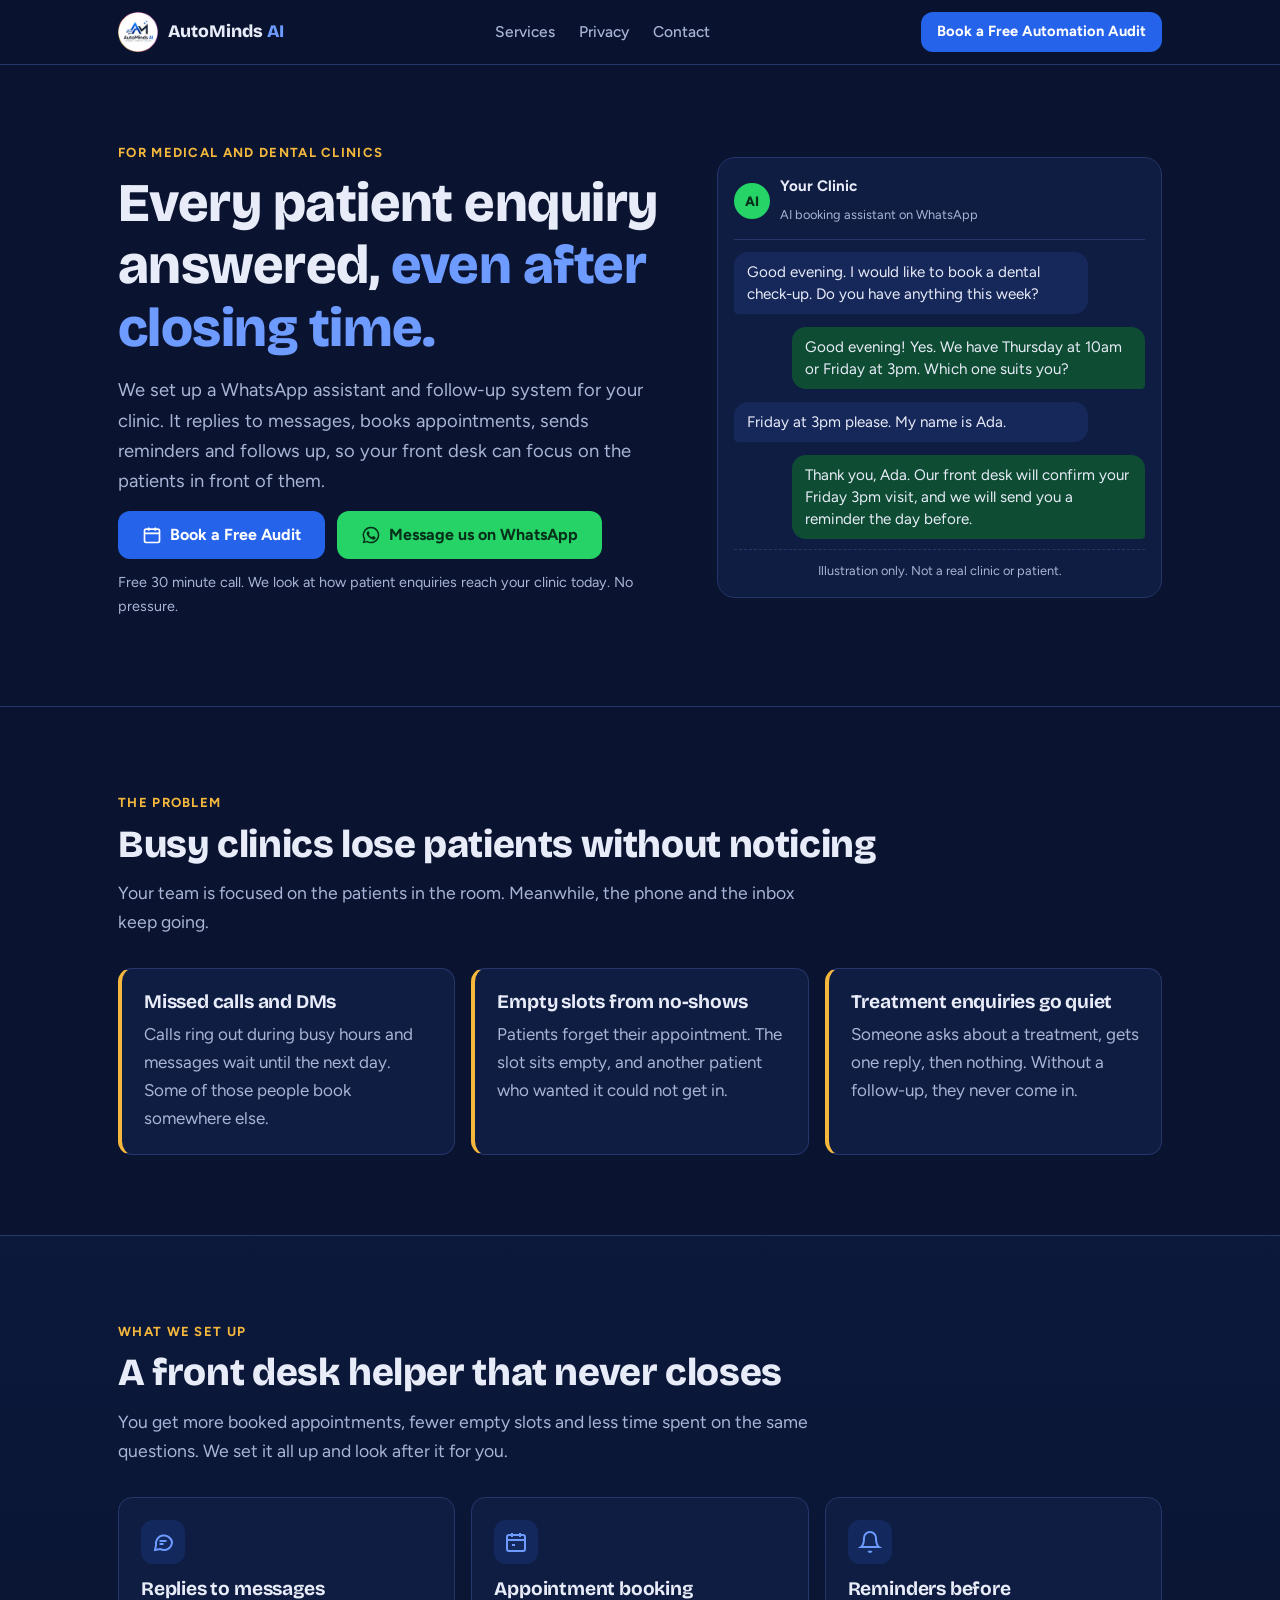
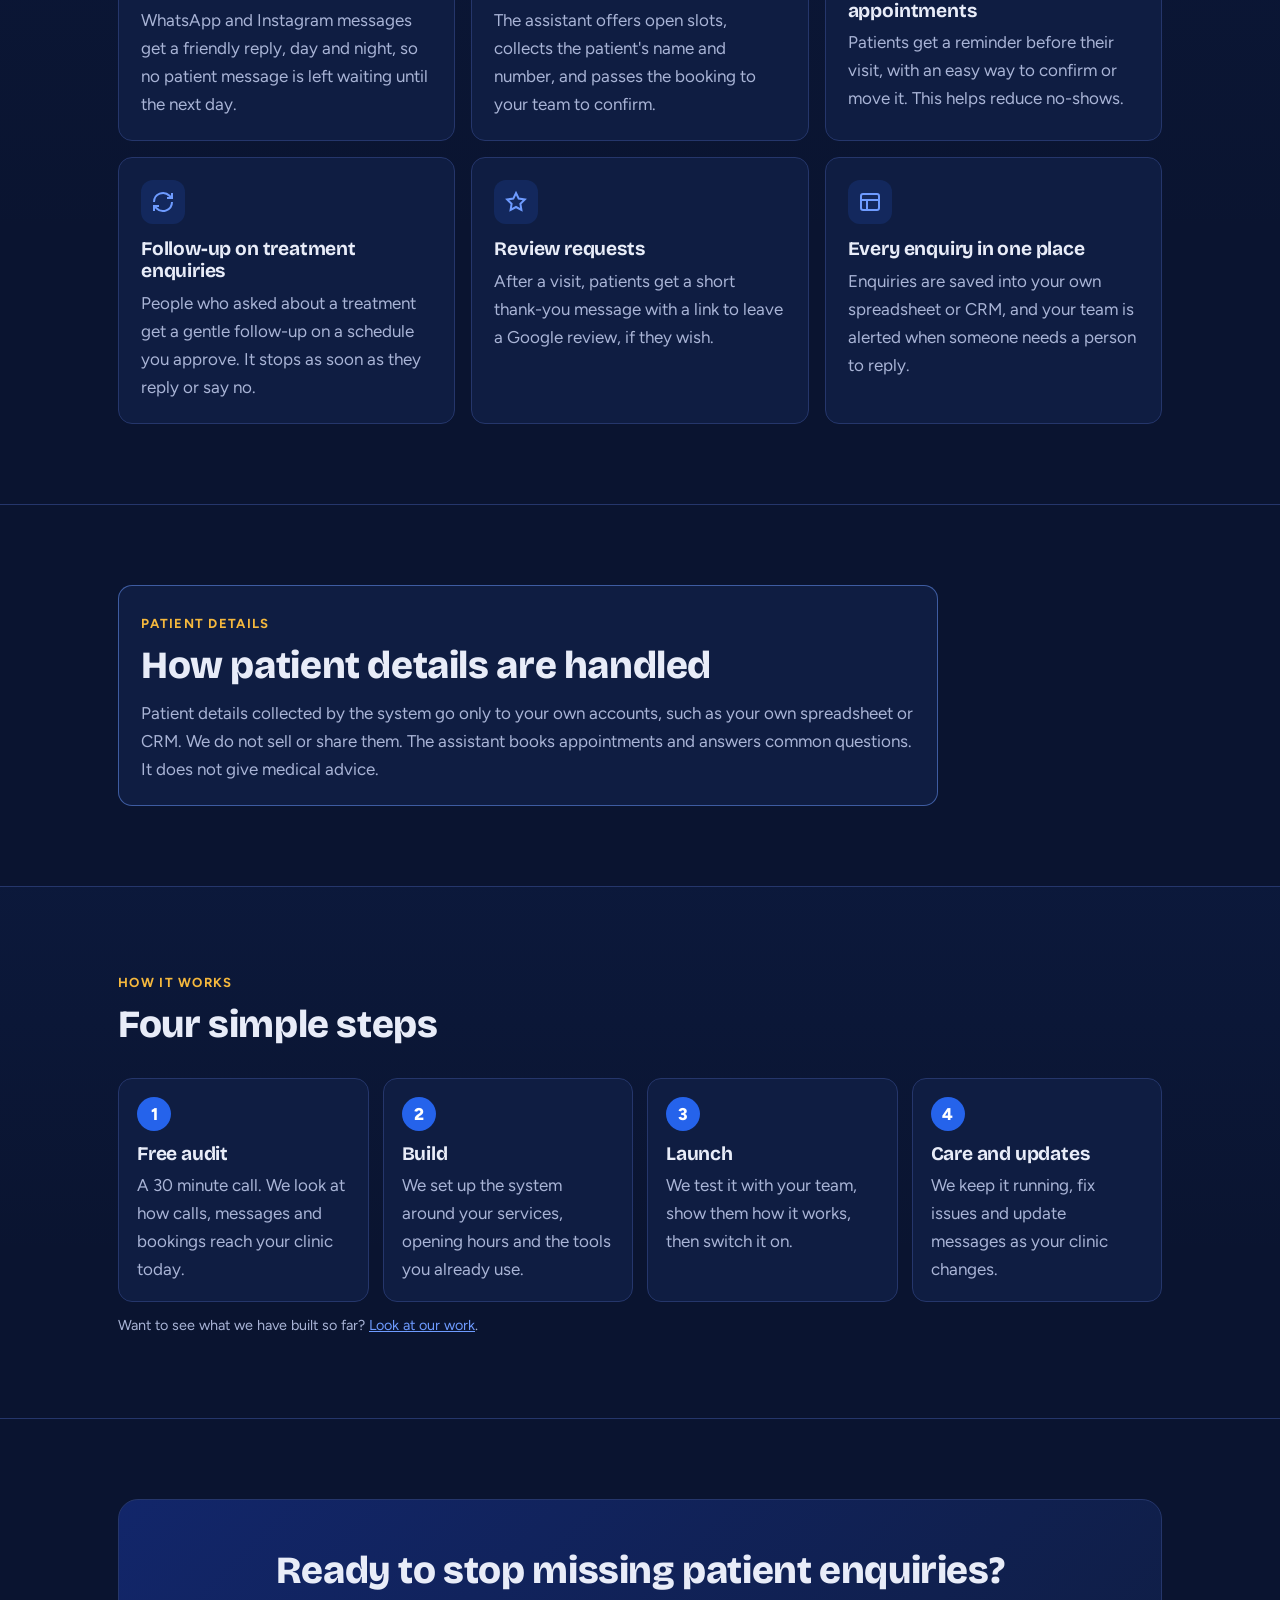
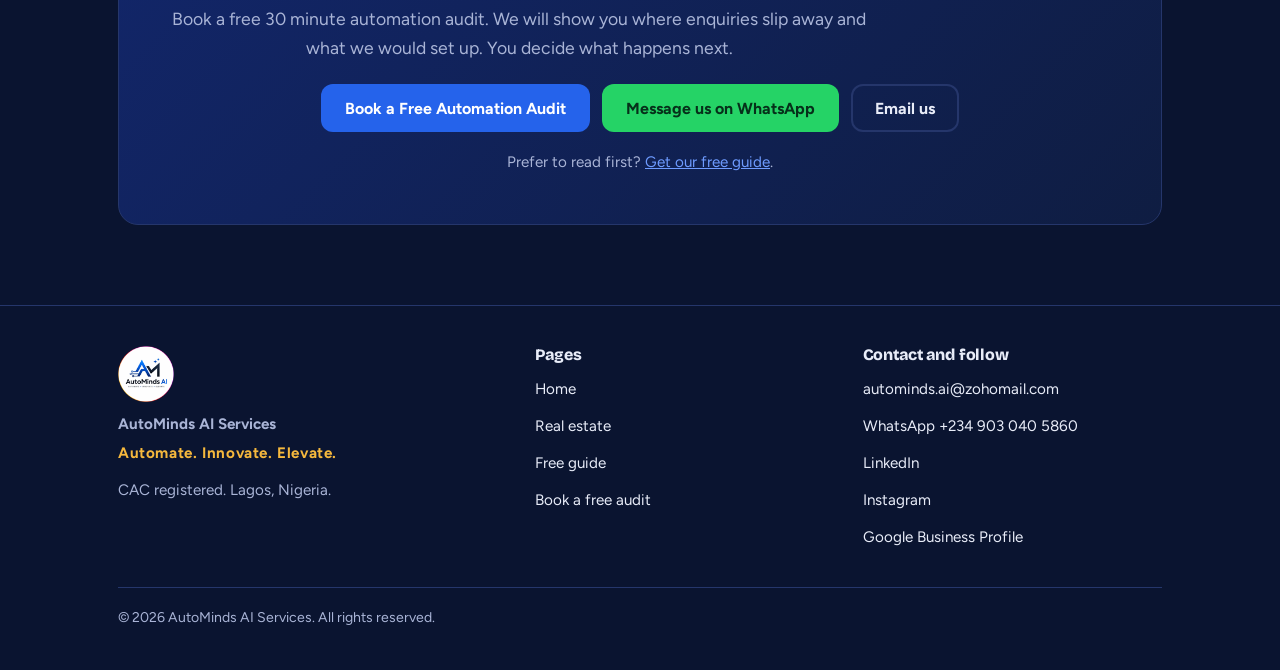
==== clinics.html @ 40ea7ee1 "Rebuild site around real estate and clinics lead generation - New home page focused on real estate a" ====
<!DOCTYPE html>
<html lang="en">
<head>
<meta charset="UTF-8">
<meta name="viewport" content="width=device-width, initial-scale=1">
<title>WhatsApp Booking and Reminders for Clinics | AutoMinds AI Services</title>
<meta name="description" content="AutoMinds AI sets up WhatsApp replies, appointment booking, reminders, follow-up and review requests for medical and dental clinics in Lagos and across Nigeria.">
<link rel="canonical" href="https://autominds-ai.github.io/clinics.html">
<meta name="theme-color" content="#0A1430">
<meta property="og:type" content="website">
<meta property="og:site_name" content="AutoMinds AI Services">
<meta property="og:url" content="https://autominds-ai.github.io/clinics.html">
<meta property="og:title" content="Every patient enquiry answered, even after closing time">
<meta property="og:description" content="WhatsApp replies, booking, reminders and follow-up for medical and dental clinics in Nigeria.">
<meta property="og:image" content="https://autominds-ai.github.io/assets/autominds-share.jpg">
<meta property="og:image:width" content="1200">
<meta property="og:image:height" content="630">
<meta name="twitter:card" content="summary_large_image">
<meta name="twitter:title" content="Every patient enquiry answered, even after closing time">
<meta name="twitter:description" content="WhatsApp replies, booking, reminders and follow-up for medical and dental clinics in Nigeria.">
<meta name="twitter:image" content="https://autominds-ai.github.io/assets/autominds-share.jpg">
<link rel="icon" type="image/png" href="favicon.png">
<link rel="apple-touch-icon" href="apple-touch-icon.png">
<link rel="preconnect" href="https://fonts.googleapis.com">
<link rel="preconnect" href="https://fonts.gstatic.com" crossorigin>
<link href="https://fonts.googleapis.com/css2?family=Bricolage+Grotesque:wght@700;800&family=Figtree:wght@400;500;600;700;800&display=swap" rel="stylesheet">
<link rel="stylesheet" href="styles.css">
</head>
<body>
<a class="skip-link" href="#main">Skip to content</a>

<!-- HEADER -->
<header class="site-header">
  <div class="wrap header-inner">
    <a class="brand" href="https://autominds-ai.github.io/" aria-label="AutoMinds AI home">
      <img src="assets/autominds-logo-96.png" alt="" width="40" height="40">
      <span>AutoMinds <b>AI</b></span>
    </a>
    <nav class="site-nav" aria-label="Main">
      <ul>
        <li><a href="#services">Services</a></li>
        <li><a href="#privacy">Privacy</a></li>
        <li><a href="#contact">Contact</a></li>
      </ul>
    </nav>
    <a class="btn btn-primary btn-sm header-cta" href="https://calendly.com/eriksammy79/30min" target="_blank" rel="noopener">
      <span class="long">Book a Free Automation Audit</span><span class="short">Free Audit</span>
    </a>
  </div>
</header>

<main id="main">

<!-- HERO -->
<section class="hero" aria-labelledby="hero-title">
  <div class="wrap hero-grid">
    <div>
      <span class="eyebrow">For medical and dental clinics</span>
      <h1 id="hero-title">Every patient enquiry answered, <span class="hl">even after closing time.</span></h1>
      <p class="sub">We set up a WhatsApp assistant and follow-up system for your clinic. It replies to messages, books appointments, sends reminders and follows up, so your front desk can focus on the patients in front of them.</p>
      <div class="btn-row">
        <a class="btn btn-primary" href="https://calendly.com/eriksammy79/30min" target="_blank" rel="noopener">
          <svg viewBox="0 0 24 24" fill="none" stroke="currentColor" stroke-width="2" aria-hidden="true"><rect x="3" y="5" width="18" height="16" rx="2"/><path d="M16 3v4M8 3v4M3 10h18"/></svg>
          Book a Free Audit
        </a>
        <a class="btn btn-wa" href="https://wa.me/2349030405860?text=Hi%20AutoMinds%20AI%2C%20I%20run%20a%20clinic%20and%20I%20would%20like%20a%20free%20automation%20audit.%20%28source%3A%20clinics%29" target="_blank" rel="noopener">
          <svg viewBox="0 0 24 24" fill="currentColor" aria-hidden="true"><path d="M12 2a10 10 0 0 0-8.6 15.1L2 22l5-1.3A10 10 0 1 0 12 2Zm0 18.2a8.2 8.2 0 0 1-4.2-1.1l-.3-.2-3 .8.8-2.9-.2-.3A8.2 8.2 0 1 1 12 20.2Zm4.5-6.1c-.2-.1-1.5-.7-1.7-.8-.2-.1-.4-.1-.6.1l-.8 1c-.1.2-.3.2-.5.1a6.7 6.7 0 0 1-3.3-2.9c-.3-.4.2-.4.7-1.4.1-.2 0-.3 0-.4l-.8-1.8c-.2-.5-.4-.4-.6-.4h-.5a1 1 0 0 0-.7.3 3 3 0 0 0-.9 2.2 5.2 5.2 0 0 0 1.1 2.8 11.9 11.9 0 0 0 4.6 4c1.7.7 2.3.8 3.2.6.5-.1 1.5-.6 1.7-1.2.2-.6.2-1.1.2-1.2-.1-.1-.2-.2-.5-.3Z"/></svg>
          Message us on WhatsApp
        </a>
      </div>
      <p class="note">Free 30 minute call. We look at how patient enquiries reach your clinic today. No pressure.</p>
    </div>

    <figure class="chat" aria-label="Illustration of a WhatsApp booking conversation">
      <div class="chat-top">
        <div class="chat-avatar" aria-hidden="true">AI</div>
        <div><strong>Your Clinic</strong><small>AI booking assistant on WhatsApp</small></div>
      </div>
      <p class="msg msg-in">Good evening. I would like to book a dental check-up. Do you have anything this week?</p>
      <p class="msg msg-out">Good evening! Yes. We have Thursday at 10am or Friday at 3pm. Which one suits you?</p>
      <p class="msg msg-in">Friday at 3pm please. My name is Ada.</p>
      <p class="msg msg-out">Thank you, Ada. Our front desk will confirm your Friday 3pm visit, and we will send you a reminder the day before.</p>
      <figcaption class="chat-label">Illustration only. Not a real clinic or patient.</figcaption>
    </figure>
  </div>
</section>

<!-- THE PROBLEM -->
<section class="section" aria-labelledby="problem-title">
  <div class="wrap">
    <div class="section-head">
      <span class="eyebrow">The problem</span>
      <h2 id="problem-title">Busy clinics lose patients without noticing</h2>
      <p class="lead">Your team is focused on the patients in the room. Meanwhile, the phone and the inbox keep going.</p>
    </div>
    <div class="grid grid-3">
      <article class="card card-pain">
        <h3>Missed calls and DMs</h3>
        <p>Calls ring out during busy hours and messages wait until the next day. Some of those people book somewhere else.</p>
      </article>
      <article class="card card-pain">
        <h3>Empty slots from no-shows</h3>
        <p>Patients forget their appointment. The slot sits empty, and another patient who wanted it could not get in.</p>
      </article>
      <article class="card card-pain">
        <h3>Treatment enquiries go quiet</h3>
        <p>Someone asks about a treatment, gets one reply, then nothing. Without a follow-up, they never come in.</p>
      </article>
    </div>
  </div>
</section>

<!-- WHAT WE SET UP -->
<section class="section section-alt" id="services" aria-labelledby="services-title">
  <div class="wrap">
    <div class="section-head">
      <span class="eyebrow">What we set up</span>
      <h2 id="services-title">A front desk helper that never closes</h2>
      <p class="lead">You get more booked appointments, fewer empty slots and less time spent on the same questions. We set it all up and look after it for you.</p>
    </div>
    <div class="grid grid-3">
      <article class="card">
        <div class="icon" aria-hidden="true"><svg viewBox="0 0 24 24" fill="none" stroke="currentColor" stroke-width="2"><path d="M21 12a8 8 0 0 1-11.6 7.1L4 20l1-4.8A8 8 0 1 1 21 12Z"/><path d="M8.5 11h7M8.5 14h4"/></svg></div>
        <h3>Replies to messages</h3>
        <p>WhatsApp and Instagram messages get a friendly reply, day and night, so no patient message is left waiting until the next day.</p>
      </article>
      <article class="card">
        <div class="icon" aria-hidden="true"><svg viewBox="0 0 24 24" fill="none" stroke="currentColor" stroke-width="2"><rect x="3" y="5" width="18" height="16" rx="2"/><path d="M16 3v4M8 3v4M3 10h18M8 15h3"/></svg></div>
        <h3>Appointment booking</h3>
        <p>The assistant offers open slots, collects the patient's name and number, and passes the booking to your team to confirm.</p>
      </article>
      <article class="card">
        <div class="icon" aria-hidden="true"><svg viewBox="0 0 24 24" fill="none" stroke="currentColor" stroke-width="2"><path d="M18 8a6 6 0 1 0-12 0c0 7-3 9-3 9h18s-3-2-3-9"/><path d="M13.7 21a2 2 0 0 1-3.4 0"/></svg></div>
        <h3>Reminders before appointments</h3>
        <p>Patients get a reminder before their visit, with an easy way to confirm or move it. This helps reduce no-shows.</p>
      </article>
      <article class="card">
        <div class="icon" aria-hidden="true"><svg viewBox="0 0 24 24" fill="none" stroke="currentColor" stroke-width="2"><path d="M3 12a9 9 0 0 1 15.5-6.2L21 8"/><path d="M21 3v5h-5"/><path d="M21 12a9 9 0 0 1-15.5 6.2L3 16"/><path d="M3 21v-5h5"/></svg></div>
        <h3>Follow-up on treatment enquiries</h3>
        <p>People who asked about a treatment get a gentle follow-up on a schedule you approve. It stops as soon as they reply or say no.</p>
      </article>
      <article class="card">
        <div class="icon" aria-hidden="true"><svg viewBox="0 0 24 24" fill="none" stroke="currentColor" stroke-width="2"><path d="m12 3 2.7 5.6 6.1.9-4.4 4.3 1 6.1L12 17l-5.4 2.9 1-6.1-4.4-4.3 6.1-.9Z"/></svg></div>
        <h3>Review requests</h3>
        <p>After a visit, patients get a short thank-you message with a link to leave a Google review, if they wish.</p>
      </article>
      <article class="card">
        <div class="icon" aria-hidden="true"><svg viewBox="0 0 24 24" fill="none" stroke="currentColor" stroke-width="2"><rect x="3" y="4" width="18" height="16" rx="2"/><path d="M3 10h18M9 10v10"/></svg></div>
        <h3>Every enquiry in one place</h3>
        <p>Enquiries are saved into your own spreadsheet or CRM, and your team is alerted when someone needs a person to reply.</p>
      </article>
    </div>
  </div>
</section>

<!-- PRIVACY -->
<section class="section" id="privacy" aria-labelledby="privacy-title">
  <div class="wrap">
    <div class="card card-main" style="max-width:820px">
      <span class="eyebrow">Patient details</span>
      <h2 id="privacy-title">How patient details are handled</h2>
      <p>Patient details collected by the system go only to your own accounts, such as your own spreadsheet or CRM. We do not sell or share them. The assistant books appointments and answers common questions. It does not give medical advice.</p>
    </div>
  </div>
</section>

<!-- HOW IT WORKS -->
<section class="section section-alt" aria-labelledby="how-title">
  <div class="wrap">
    <div class="section-head">
      <span class="eyebrow">How it works</span>
      <h2 id="how-title">Four simple steps</h2>
    </div>
    <ol class="steps steps-4">
      <li><h3>Free audit</h3><p>A 30 minute call. We look at how calls, messages and bookings reach your clinic today.</p></li>
      <li><h3>Build</h3><p>We set up the system around your services, opening hours and the tools you already use.</p></li>
      <li><h3>Launch</h3><p>We test it with your team, show them how it works, then switch it on.</p></li>
      <li><h3>Care and updates</h3><p>We keep it running, fix issues and update messages as your clinic changes.</p></li>
    </ol>
    <p class="note">Want to see what we have built so far? <a href="https://autominds-ai.github.io/#work">Look at our work</a>.</p>
  </div>
</section>

<!-- FINAL CALL TO ACTION -->
<section class="section" id="contact" aria-labelledby="contact-title">
  <div class="wrap">
    <div class="cta-box">
      <h2 id="contact-title">Ready to stop missing patient enquiries?</h2>
      <p class="lead">Book a free 30 minute automation audit. We will show you where enquiries slip away and what we would set up. You decide what happens next.</p>
      <div class="btn-row">
        <a class="btn btn-primary" href="https://calendly.com/eriksammy79/30min" target="_blank" rel="noopener">Book a Free Automation Audit</a>
        <a class="btn btn-wa" href="https://wa.me/2349030405860?text=Hi%20AutoMinds%20AI%2C%20I%20run%20a%20clinic%20and%20I%20would%20like%20a%20free%20automation%20audit.%20%28source%3A%20clinics%29" target="_blank" rel="noopener">Message us on WhatsApp</a>
        <a class="btn btn-ghost" href="mailto:autominds.ai@zohomail.com">Email us</a>
      </div>
      <p class="small-links">Prefer to read first? <a href="free-consultation.html?src=clinics&amp;biz=health">Get our free guide</a>.</p>
    </div>
  </div>
</section>
</main>

<!-- FOOTER -->
<footer class="site-footer">
  <div class="wrap">
    <div class="footer-grid">
      <div class="footer-brand">
        <img src="assets/autominds-logo-96.png" alt="AutoMinds AI logo" width="56" height="56" loading="lazy">
        <p><strong>AutoMinds AI Services</strong></p>
        <p class="tagline">Automate. Innovate. Elevate.</p>
        <p>CAC registered. Lagos, Nigeria.</p>
      </div>
      <div>
        <h2>Pages</h2>
        <ul>
          <li><a href="https://autominds-ai.github.io/">Home</a></li>
          <li><a href="real-estate.html">Real estate</a></li>
          <li><a href="free-consultation.html?src=clinics&amp;biz=health">Free guide</a></li>
          <li><a href="https://calendly.com/eriksammy79/30min" target="_blank" rel="noopener">Book a free audit</a></li>
        </ul>
      </div>
      <div>
        <h2>Contact and follow</h2>
        <ul>
          <li><a href="mailto:autominds.ai@zohomail.com">autominds.ai@zohomail.com</a></li>
          <li><a href="https://wa.me/2349030405860" target="_blank" rel="noopener">WhatsApp +234 903 040 5860</a></li>
          <li><a href="https://www.linkedin.com/company/autominds-ai-services/" target="_blank" rel="noopener">LinkedIn</a></li>
          <li><a href="https://www.instagram.com/aipreneuredge/" target="_blank" rel="noopener">Instagram</a></li>
          <li><a href="https://share.google/uqQYjSjUdoh8zCZvq" target="_blank" rel="noopener">Google Business Profile</a></li>
        </ul>
      </div>
    </div>
    <p class="footer-bottom">&copy; <span data-year>2026</span> AutoMinds AI Services. All rights reserved.</p>
  </div>
</footer>

<!-- Sticky WhatsApp button (phones) -->
<a class="wa-sticky" href="https://wa.me/2349030405860?text=Hi%20AutoMinds%20AI%2C%20I%20run%20a%20clinic%20and%20I%20would%20like%20a%20free%20automation%20audit.%20%28source%3A%20clinics%29" target="_blank" rel="noopener" aria-label="Chat with us on WhatsApp">
  <svg viewBox="0 0 24 24" fill="currentColor" aria-hidden="true"><path d="M12 2a10 10 0 0 0-8.6 15.1L2 22l5-1.3A10 10 0 1 0 12 2Zm0 18.2a8.2 8.2 0 0 1-4.2-1.1l-.3-.2-3 .8.8-2.9-.2-.3A8.2 8.2 0 1 1 12 20.2Zm4.5-6.1c-.2-.1-1.5-.7-1.7-.8-.2-.1-.4-.1-.6.1l-.8 1c-.1.2-.3.2-.5.1a6.7 6.7 0 0 1-3.3-2.9c-.3-.4.2-.4.7-1.4.1-.2 0-.3 0-.4l-.8-1.8c-.2-.5-.4-.4-.6-.4h-.5a1 1 0 0 0-.7.3 3 3 0 0 0-.9 2.2 5.2 5.2 0 0 0 1.1 2.8 11.9 11.9 0 0 0 4.6 4c1.7.7 2.3.8 3.2.6.5-.1 1.5-.6 1.7-1.2.2-.6.2-1.1.2-1.2-.1-.1-.2-.2-.5-.3Z"/></svg>
  WhatsApp
</a>

<script src="site.js" defer></script>
</body>
</html>
---- styles.css ----
/* AutoMinds AI Services: shared styles for every page.
   Mobile first. Edit the colour tokens below to change the whole site. */

:root {
  --navy: #0A1430;        /* page background */
  --navy-2: #0F1D42;      /* cards and panels */
  --navy-3: #16285A;      /* raised elements */
  --line: #25366B;        /* borders */
  --blue: #2563EB;        /* main buttons (white text passes contrast) */
  --blue-light: #6E9BFF;  /* links and highlights on navy */
  --gold: #F5B83D;        /* small accents only */
  --text: #E8ECF8;
  --muted: #A9B4D6;
  --wa: #25D366;          /* WhatsApp green */
  --wa-dark: #06301A;     /* text on WhatsApp green */
  --radius: 14px;
  --wrap: 1100px;
  --font-body: "Figtree", system-ui, -apple-system, "Segoe UI", sans-serif;
  --font-head: "Bricolage Grotesque", "Figtree", system-ui, sans-serif;
}

/* ---------- Base ---------- */
*, *::before, *::after { box-sizing: border-box; margin: 0; padding: 0; }
html { scroll-behavior: smooth; -webkit-text-size-adjust: 100%; }
body {
  background: var(--navy);
  color: var(--text);
  font-family: var(--font-body);
  font-size: 1.0625rem;
  line-height: 1.65;
  overflow-x: hidden;
}
img { display: block; max-width: 100%; height: auto; }
a { color: var(--blue-light); }
a:hover { color: #fff; }
h1, h2, h3 { font-family: var(--font-head); line-height: 1.15; letter-spacing: -0.01em; }
h1 { font-size: clamp(2.1rem, 6vw, 3.4rem); font-weight: 800; }
h2 { font-size: clamp(1.65rem, 4vw, 2.4rem); font-weight: 800; margin-bottom: 0.75rem; }
h3 { font-size: 1.2rem; font-weight: 700; margin-bottom: 0.4rem; }
p + p { margin-top: 0.8rem; }
ul { list-style: none; }
:focus-visible { outline: 3px solid var(--gold); outline-offset: 3px; border-radius: 4px; }
[hidden] { display: none !important; }

.skip-link {
  position: absolute; left: 12px; top: -60px; z-index: 200;
  background: var(--gold); color: #1A1000; padding: 10px 14px; border-radius: 8px;
  font-weight: 700; text-decoration: none;
}
.skip-link:focus { top: 12px; }

.wrap { max-width: var(--wrap); margin: 0 auto; padding: 0 16px; }
@media (min-width: 700px) { .wrap { padding: 0 28px; } }

.visually-hidden {
  position: absolute !important; width: 1px; height: 1px; overflow: hidden;
  clip: rect(0 0 0 0); white-space: nowrap;
}

/* ---------- Buttons ---------- */
.btn {
  display: inline-flex; align-items: center; justify-content: center; gap: 0.5rem;
  min-height: 48px; padding: 12px 22px;
  border-radius: 12px; border: 2px solid transparent;
  font-family: var(--font-body); font-size: 1rem; font-weight: 700;
  text-decoration: none; text-align: center; line-height: 1.2;
  cursor: pointer; transition: filter .2s, transform .2s, background .2s;
}
.btn:hover { filter: brightness(1.12); transform: translateY(-1px); }
.btn-primary { background: var(--blue); color: #fff; }
.btn-primary:hover { color: #fff; }
.btn-wa { background: var(--wa); color: var(--wa-dark); }
.btn-wa:hover { color: var(--wa-dark); }
.btn-ghost { border-color: var(--line); color: var(--text); background: transparent; }
.btn-ghost:hover { border-color: var(--blue-light); color: #fff; }
.btn-sm { min-height: 40px; padding: 8px 14px; font-size: 0.92rem; }
.btn svg { width: 20px; height: 20px; flex-shrink: 0; }
.btn-row { display: flex; flex-wrap: wrap; gap: 12px; }
@media (max-width: 559px) { .btn-row .btn { width: 100%; } }

/* ---------- Header ---------- */
.site-header {
  position: sticky; top: 0; z-index: 100;
  background: rgba(10, 20, 48, 0.94);
  border-bottom: 1px solid var(--line);
}
@supports (backdrop-filter: blur(8px)) {
  .site-header { background: rgba(10, 20, 48, 0.82); backdrop-filter: blur(12px); }
}
.header-inner {
  display: flex; align-items: center; justify-content: space-between; gap: 12px;
  min-height: 64px; flex-wrap: wrap;
}
.brand {
  display: inline-flex; align-items: center; gap: 10px;
  color: var(--text); text-decoration: none; font-family: var(--font-head);
  font-weight: 800; font-size: 1.1rem;
}
.brand img { width: 40px; height: 40px; }
.brand span b { color: var(--blue-light); font-weight: 800; }
.site-nav ul { display: flex; gap: 4px 20px; flex-wrap: wrap; }
.site-nav a {
  color: var(--muted); text-decoration: none; font-weight: 500; font-size: 0.97rem;
  padding: 6px 2px; display: inline-block;
}
.site-nav a:hover { color: #fff; }
/* Phone: logo + button on row one, links on row two */
@media (max-width: 799px) {
  .header-inner { padding-top: 8px; padding-bottom: 8px; }
  .site-nav { order: 3; width: 100%; border-top: 1px solid var(--line); padding-top: 4px; }
  .site-nav ul { justify-content: space-between; }
  .header-cta .long { display: none; }
}
@media (min-width: 800px) {
  .header-cta .short { display: none; }
}

/* ---------- Sections ---------- */
.section { padding: 56px 0; border-top: 1px solid var(--line); }
@media (min-width: 800px) { .section { padding: 80px 0; } }
.section-alt { background: linear-gradient(180deg, rgba(37,99,235,0.06), transparent 70%); }
.eyebrow {
  display: inline-block; color: var(--gold); font-weight: 700;
  font-size: 0.82rem; letter-spacing: 0.1em; text-transform: uppercase; margin-bottom: 0.5rem;
}
.lead { color: var(--muted); font-size: 1.1rem; max-width: 40em; }
.section-head { margin-bottom: 32px; }
.center { text-align: center; }
.center .lead { margin-left: auto; margin-right: auto; }
.note { color: var(--muted); font-size: 0.9rem; margin-top: 12px; }

/* ---------- Hero ---------- */
.hero { padding: 40px 0 56px; }
@media (min-width: 900px) { .hero { padding: 72px 0 88px; } }
.hero-grid { display: grid; gap: 36px; align-items: center; }
@media (min-width: 900px) { .hero-grid { grid-template-columns: 1.1fr 0.9fr; gap: 56px; } }
.hero h1 { margin-bottom: 16px; }
.hero h1 .hl { color: var(--blue-light); }
.hero .sub { color: var(--muted); font-size: 1.15rem; max-width: 34em; margin-bottom: 14px; }
.proof-line {
  display: flex; align-items: flex-start; gap: 8px;
  color: var(--text); font-size: 0.97rem; margin-bottom: 24px;
}
.proof-line::before {
  content: ""; flex-shrink: 0; width: 10px; height: 10px; margin-top: 0.5em;
  border-radius: 50%; background: var(--gold);
}

/* ---------- Example chat ---------- */
.chat {
  background: var(--navy-2); border: 1px solid var(--line); border-radius: 18px;
  padding: 16px; max-width: 460px; width: 100%; margin: 0 auto;
}
.chat-top {
  display: flex; align-items: center; gap: 10px; padding-bottom: 12px; margin-bottom: 12px;
  border-bottom: 1px solid var(--line);
}
.chat-avatar {
  width: 36px; height: 36px; border-radius: 50%; background: var(--wa);
  display: grid; place-items: center; color: var(--wa-dark); font-weight: 800; font-size: 0.85rem;
}
.chat-top strong { display: block; font-size: 0.95rem; }
.chat-top small { color: var(--muted); font-size: 0.8rem; }
.msg {
  max-width: 86%; padding: 9px 13px; border-radius: 14px; margin-bottom: 8px;
  font-size: 0.95rem; line-height: 1.45;
}
.msg time { display: block; font-size: 0.72rem; color: var(--muted); margin-top: 2px; text-align: right; }
.msg-in { background: var(--navy-3); border-bottom-left-radius: 4px; }
.msg-out { background: #0E4D33; margin-left: auto; border-bottom-right-radius: 4px; }
.msg-out time { color: #A7D9BF; }
.chat-label {
  color: var(--muted); font-size: 0.8rem; text-align: center; margin-top: 10px;
  border-top: 1px dashed var(--line); padding-top: 10px;
}

/* ---------- Cards and grids ---------- */
.grid { display: grid; gap: 16px; }
@media (min-width: 700px) { .grid-2 { grid-template-columns: repeat(2, 1fr); } }
@media (min-width: 900px) { .grid-3 { grid-template-columns: repeat(3, 1fr); } }
@media (min-width: 700px) and (max-width: 899px) { .grid-3 { grid-template-columns: repeat(2, 1fr); } }
.card {
  background: var(--navy-2); border: 1px solid var(--line); border-radius: var(--radius);
  padding: 22px;
}
.card p { color: var(--muted); }
.card .icon {
  width: 44px; height: 44px; border-radius: 12px; margin-bottom: 14px;
  display: grid; place-items: center; background: rgba(37,99,235,0.16); color: var(--blue-light);
}
.card .icon svg { width: 24px; height: 24px; }
.card-pain { border-left: 4px solid var(--gold); }
.card ul.ticks { margin-top: 12px; }

.ticks li { position: relative; padding-left: 26px; margin-top: 8px; color: var(--muted); }
.ticks li::before {
  content: ""; position: absolute; left: 2px; top: 0.45em; width: 14px; height: 8px;
  border-left: 2.5px solid var(--wa); border-bottom: 2.5px solid var(--wa); transform: rotate(-45deg);
}

/* ---------- Our work ---------- */
.work-card { display: flex; flex-direction: column; gap: 10px; }
.status {
  align-self: flex-start; font-size: 0.78rem; font-weight: 700; letter-spacing: 0.03em;
  padding: 4px 10px; border-radius: 999px; border: 1px solid;
}
.status-live { color: #7EE2A8; border-color: rgba(126,226,168,0.4); background: rgba(37,211,102,0.08); }
.status-progress { color: var(--gold); border-color: rgba(245,184,61,0.45); background: rgba(245,184,61,0.08); }
.work-card dl { display: grid; gap: 6px; }
.work-card dt { font-weight: 700; font-size: 0.85rem; color: var(--text); }
.work-card dd { color: var(--muted); font-size: 0.97rem; }
.flow { display: flex; flex-wrap: wrap; align-items: center; gap: 6px; margin-top: auto; padding-top: 8px; }
.flow span {
  font-size: 0.8rem; padding: 4px 9px; border-radius: 8px;
  background: var(--navy-3); border: 1px solid var(--line); color: var(--text);
}
.flow i { font-style: normal; color: var(--blue-light); font-size: 0.85rem; }
.capabilities { margin-top: 24px; color: var(--muted); }
.capabilities strong { color: var(--text); }

/* ---------- Steps ---------- */
.steps { display: grid; gap: 14px; counter-reset: step; list-style: none; }
@media (min-width: 800px) { .steps-4 { grid-template-columns: repeat(4, 1fr); } }
.steps > li {
  counter-increment: step; position: relative;
  background: var(--navy-2); border: 1px solid var(--line); border-radius: var(--radius);
  padding: 20px 18px 18px 64px;
}
@media (min-width: 800px) { .steps-4 > li { padding: 64px 18px 18px; } }
.steps > li::before {
  content: counter(step); position: absolute; left: 18px; top: 18px;
  width: 34px; height: 34px; border-radius: 50%;
  background: var(--blue); color: #fff; font-weight: 800; display: grid; place-items: center;
}
.steps > li p { color: var(--muted); }

/* ---------- Who it is for ---------- */
.audience { display: grid; gap: 16px; }
@media (min-width: 800px) { .audience { grid-template-columns: 1.4fr 1fr; } }
.audience .card { display: flex; flex-direction: column; gap: 10px; }
.audience .card .btn { margin-top: auto; align-self: flex-start; }
.card-main { border-color: rgba(110,155,255,0.5); }

/* ---------- Demo (hidden until DEMO_WA_LINK is set in site.js) ---------- */
.demo-box {
  display: grid; gap: 18px; align-items: center;
  background: var(--navy-2); border: 1px solid rgba(37,211,102,0.4); border-radius: 18px; padding: 24px;
}
@media (min-width: 800px) { .demo-box { grid-template-columns: 1.4fr auto; padding: 32px; } }
.demo-tag {
  display: inline-block; font-size: 0.78rem; font-weight: 800; letter-spacing: 0.08em;
  color: var(--wa-dark); background: var(--wa); padding: 3px 10px; border-radius: 6px; margin-bottom: 10px;
}
.demo-box p { color: var(--muted); }

/* ---------- Founder ---------- */
.founder { display: grid; gap: 28px; align-items: center; }
@media (min-width: 800px) { .founder { grid-template-columns: 260px 1fr; gap: 48px; } }
.founder-photo {
  width: 200px; height: 200px; border-radius: 50%; object-fit: cover; margin: 0 auto;
  border: 3px solid var(--blue); background: #000;
}
@media (min-width: 800px) { .founder-photo { width: 260px; height: 260px; } }
.founder p { color: var(--muted); }
.facts { display: flex; flex-wrap: wrap; gap: 8px; margin-top: 16px; }
.facts li {
  font-size: 0.88rem; padding: 6px 12px; border-radius: 999px;
  background: var(--navy-2); border: 1px solid var(--line); color: var(--text);
}

/* ---------- Final call to action + contact ---------- */
.cta-box {
  background: linear-gradient(135deg, #12266A, var(--navy-2));
  border: 1px solid var(--line); border-radius: 20px; padding: 28px 20px; text-align: center;
}
@media (min-width: 700px) { .cta-box { padding: 48px; } }
.cta-box .btn-row { justify-content: center; margin-top: 22px; }
.cta-box .small-links { margin-top: 18px; color: var(--muted); font-size: 0.95rem; }

.contact-grid { display: grid; gap: 28px; margin-top: 40px; }
@media (min-width: 800px) { .contact-grid { grid-template-columns: 1fr 1fr; gap: 48px; } }
.contact-list li { margin-bottom: 10px; }
.contact-list a { display: inline-flex; align-items: center; gap: 10px; text-decoration: none; color: var(--text); min-height: 44px; }
.contact-list a:hover { color: var(--blue-light); }
.contact-list svg { width: 20px; height: 20px; color: var(--blue-light); flex-shrink: 0; }

/* ---------- Forms ---------- */
.form { display: grid; gap: 16px; }
.form-card {
  background: var(--navy-2); border: 1px solid var(--line); border-radius: 18px; padding: 22px;
}
@media (min-width: 700px) { .form-card { padding: 32px; } }
.field label { display: block; font-weight: 600; font-size: 0.95rem; margin-bottom: 6px; }
.field input, .field select, .field textarea {
  width: 100%; min-height: 48px; padding: 12px 14px;
  background: var(--navy); color: var(--text);
  border: 1px solid var(--line); border-radius: 10px;
  font: inherit; font-size: 1rem;
}
.field textarea { resize: vertical; min-height: 110px; }
.field input::placeholder, .field textarea::placeholder { color: #7682A8; }
.field input:focus, .field select:focus, .field textarea:focus {
  outline: none; border-color: var(--blue-light); box-shadow: 0 0 0 3px rgba(110,155,255,0.3);
}
.field select option { background: var(--navy-2); color: var(--text); }
.form-note { color: var(--muted); font-size: 0.88rem; }

/* ---------- Calculator (real estate page) ---------- */
.calc { max-width: 640px; }
.calc .result {
  margin-top: 8px; padding: 14px; border-radius: 10px; background: var(--navy);
  border-left: 4px solid var(--gold); min-height: 3.2em;
}
.calc .result strong { color: var(--gold); font-size: 1.25rem; }

/* ---------- Free guide page (free-consultation.html) ----------
   The form markup on that page is kept exactly as it was, so these rules
   style its original class names. Do not rename the classes in the HTML. */
.guide-form-section { --light-purple: var(--blue-light); --slate: var(--muted); }
.guide-form-section .form-card { max-width: 620px; margin: 0 auto; }
.guide-form-section .form-group { margin-bottom: 18px; }
.guide-form-section label {
  display: block; font-weight: 700; font-size: 0.88rem; letter-spacing: 0.04em;
  color: var(--text); margin-bottom: 6px;
}
.guide-form-section input,
.guide-form-section select {
  width: 100%; min-height: 50px; padding: 12px 14px;
  background: var(--navy); color: var(--text);
  border: 1px solid var(--line); border-radius: 10px;
  font: inherit; font-size: 1rem;
}
.guide-form-section input::placeholder { color: #7682A8; }
.guide-form-section input:focus,
.guide-form-section select:focus {
  outline: none; border-color: var(--blue-light); box-shadow: 0 0 0 3px rgba(110,155,255,0.3);
}
.guide-form-section select option { background: var(--navy-2); color: var(--text); }
.submit-btn {
  width: 100%; min-height: 56px; margin-top: 6px; padding: 14px 18px;
  background: var(--blue); color: #fff; border: 0; border-radius: 12px;
  font-family: var(--font-body); font-size: 1.08rem; font-weight: 800; cursor: pointer;
  transition: filter .2s, transform .2s;
}
.submit-btn:hover { filter: brightness(1.12); transform: translateY(-1px); }
.form-privacy { text-align: center; color: var(--muted); font-size: 0.9rem; margin-top: 14px; }
.success-state { display: none; text-align: center; padding: 8px 0; }  /* shown by the page script after submit */
.success-icon { font-size: 3rem; margin-bottom: 10px; }
.success-title { font-family: var(--font-head); font-size: 1.6rem; font-weight: 800; color: #7EE2A8; margin-bottom: 12px; }
.success-sub { color: var(--muted); margin-bottom: 22px; text-align: left; }
.download-btn {
  display: inline-flex; align-items: center; justify-content: center; gap: 8px;
  min-height: 52px; padding: 14px 26px; border-radius: 12px;
  background: var(--wa); color: var(--wa-dark); font-weight: 800; text-decoration: none;
}
.download-btn:hover { color: var(--wa-dark); filter: brightness(1.08); }
.guide-cover {
  background: linear-gradient(160deg, #12266A, var(--navy-2));
  border: 1px solid var(--line); border-top: 4px solid var(--blue); border-radius: 18px; padding: 24px;
}
.guide-cover .kicker { color: var(--gold); font-weight: 800; font-size: 0.8rem; letter-spacing: 0.1em; text-transform: uppercase; }
.guide-cover h3 { font-size: 1.5rem; margin: 6px 0 4px; }
.guide-cover ol { list-style: none; counter-reset: task; display: grid; gap: 8px; margin-top: 16px; }
.guide-cover ol li {
  counter-increment: task; display: flex; align-items: center; gap: 10px;
  background: rgba(255,255,255,0.04); border-radius: 10px; padding: 10px 12px;
}
.guide-cover ol li::before {
  content: counter(task); flex-shrink: 0; width: 26px; height: 26px; border-radius: 8px;
  background: var(--blue); color: #fff; font-weight: 800; font-size: 0.85rem; display: grid; place-items: center;
}

/* ---------- Footer ---------- */
.site-footer { border-top: 1px solid var(--line); padding: 40px 0 96px; color: var(--muted); font-size: 0.95rem; }
@media (min-width: 800px) { .site-footer { padding-bottom: 40px; } }
.footer-grid { display: grid; gap: 28px; }
@media (min-width: 800px) { .footer-grid { grid-template-columns: 1.3fr 1fr 1fr; } }
.footer-brand img { width: 56px; height: 56px; margin-bottom: 10px; }
.tagline { color: var(--gold); font-weight: 700; letter-spacing: 0.04em; margin-top: 4px; }
.site-footer h2 { font-size: 1rem; margin-bottom: 10px; color: var(--text); }
.site-footer li { margin-bottom: 6px; }
.site-footer a { color: var(--text); text-decoration: none; display: inline-block; padding: 3px 0; }
.site-footer a:hover { color: var(--blue-light); text-decoration: underline; }
.footer-bottom { margin-top: 28px; padding-top: 18px; border-top: 1px solid var(--line); font-size: 0.88rem; }

/* ---------- Sticky WhatsApp button (phones only) ---------- */
.wa-sticky {
  position: fixed; right: 16px; bottom: 16px; z-index: 90;
  display: inline-flex; align-items: center; gap: 8px;
  min-height: 52px; padding: 12px 18px; border-radius: 999px;
  background: var(--wa); color: var(--wa-dark); font-weight: 800; text-decoration: none;
  box-shadow: 0 8px 24px rgba(0,0,0,0.35);
}
.wa-sticky:hover { color: var(--wa-dark); }
.wa-sticky svg { width: 22px; height: 22px; }
@media (min-width: 800px) { .wa-sticky { display: none; } }

/* ---------- Motion ---------- */
@media (prefers-reduced-motion: reduce) {
  html { scroll-behavior: auto; }
  *, *::before, *::after { transition: none !important; animation: none !important; }
}
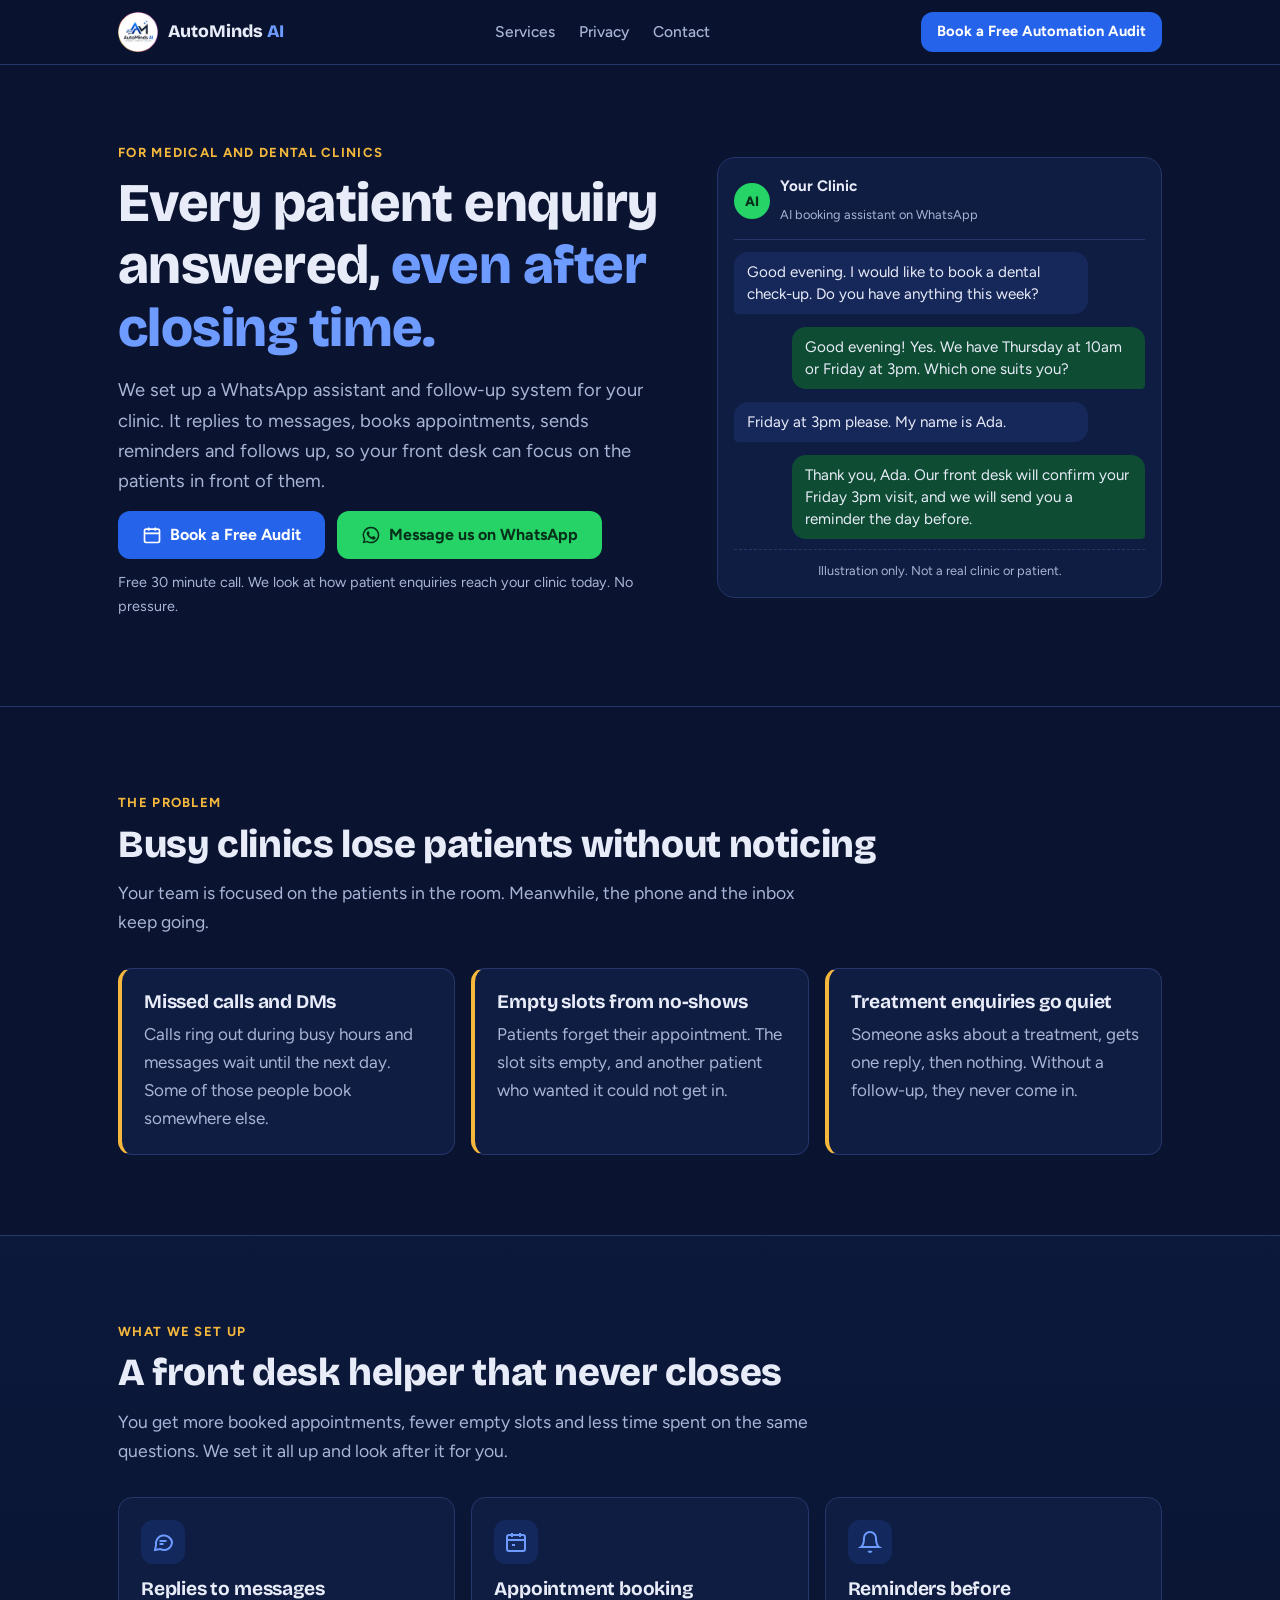
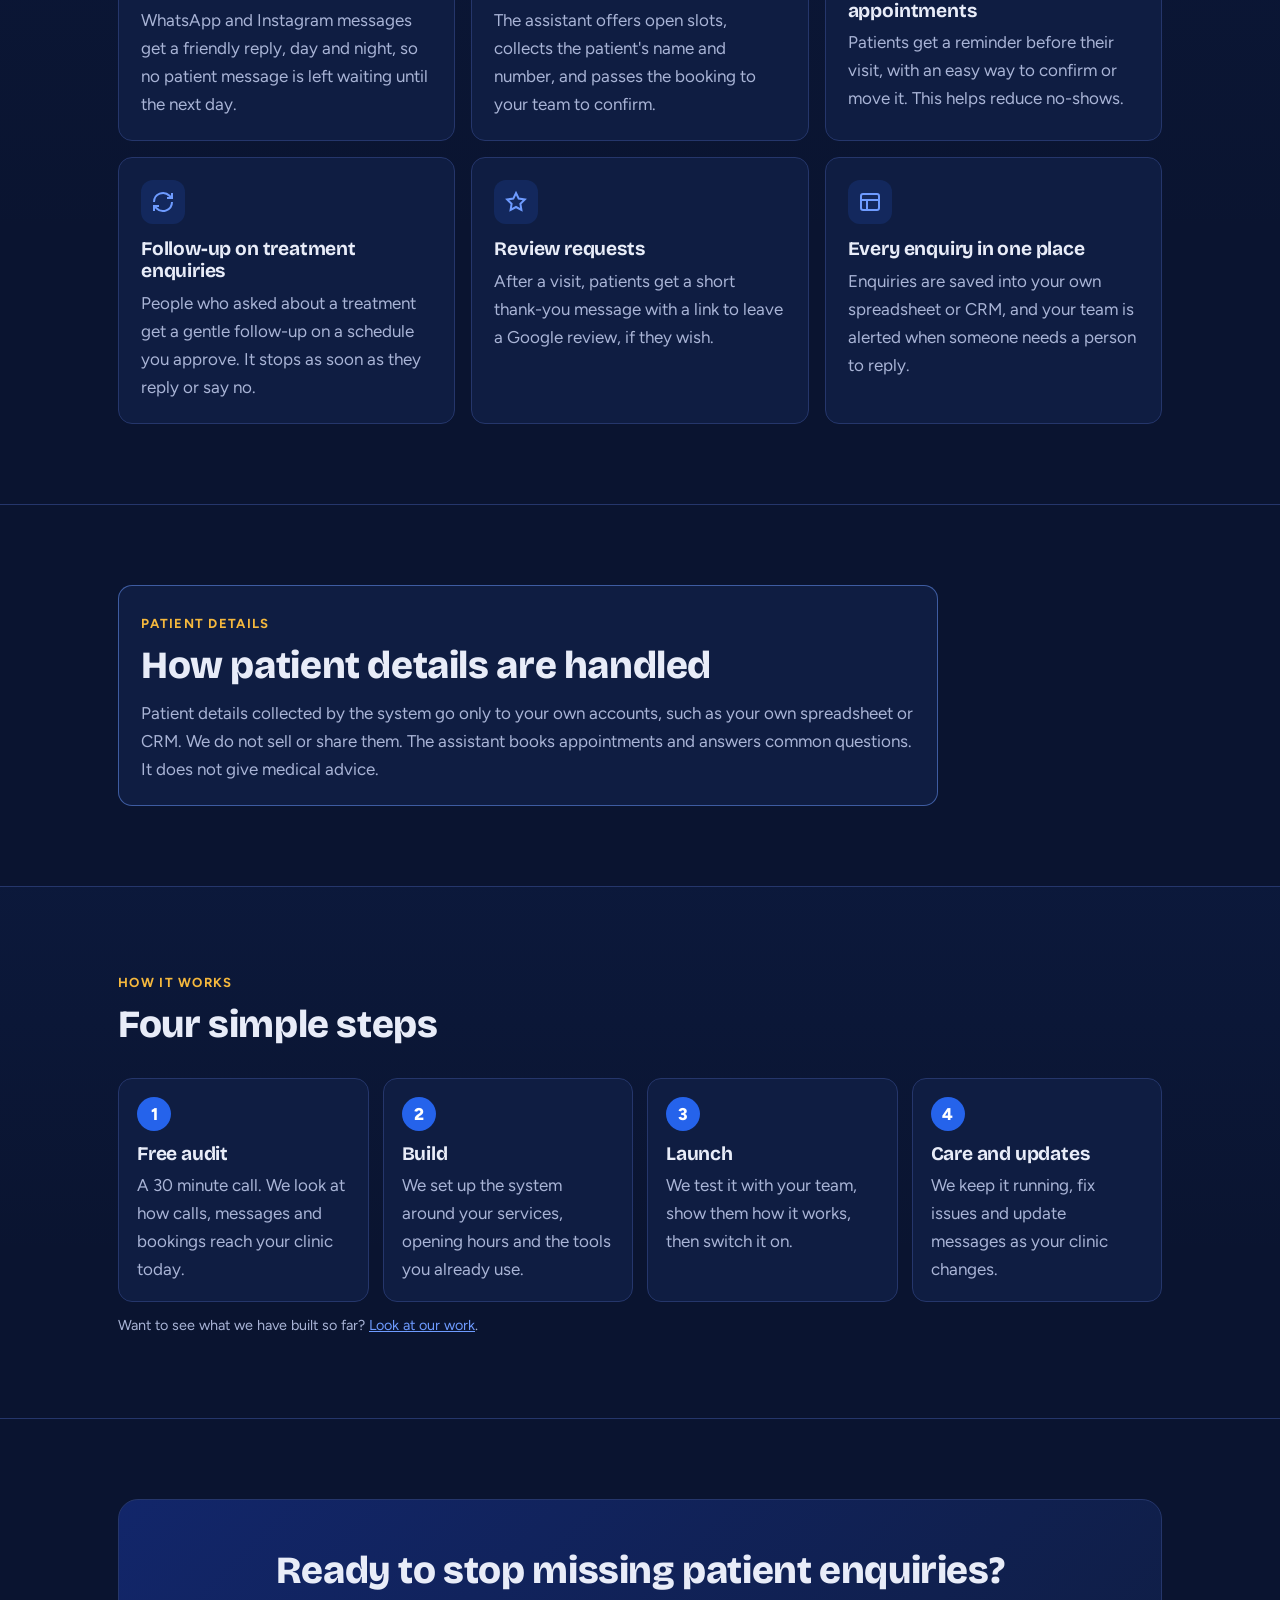
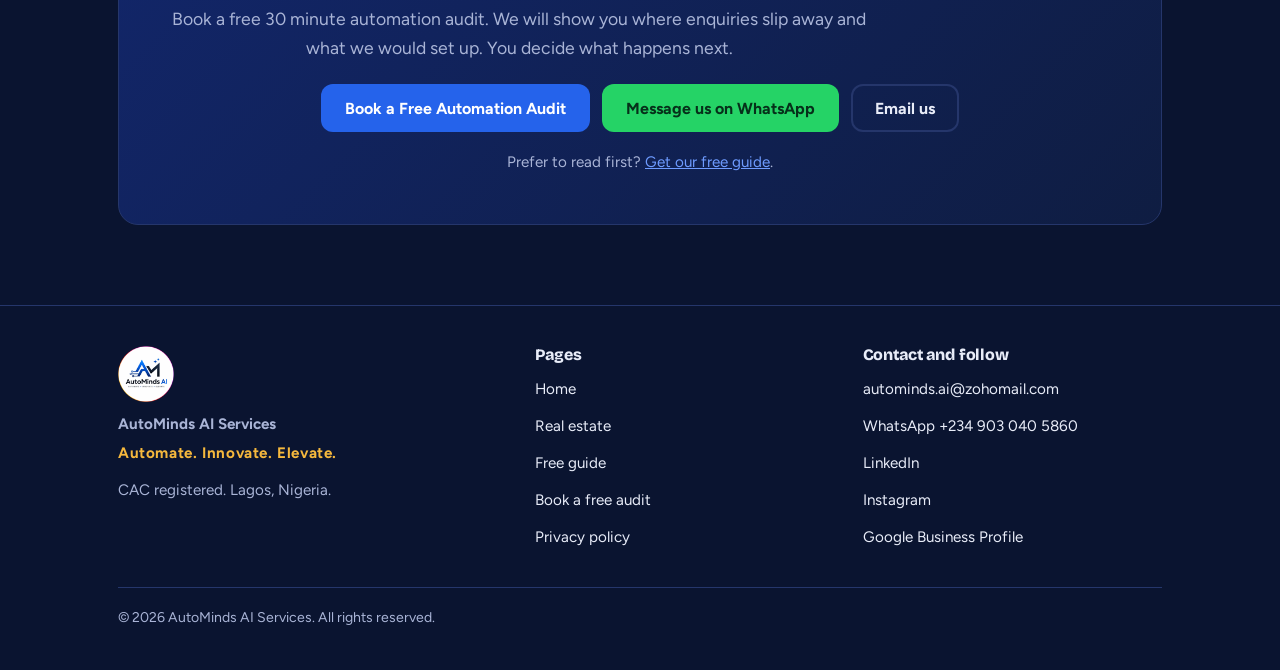
==== commit 69678298: "Add privacy policy page for WhatsApp assistant and site forms Co-Authored-By: Claude Opus 5.5 <norep" ====
--- a/clinics.html
+++ b/clinics.html
@@ -215,6 +215,7 @@
           <li><a href="real-estate.html">Real estate</a></li>
           <li><a href="free-consultation.html?src=clinics&amp;biz=health">Free guide</a></li>
           <li><a href="https://calendly.com/eriksammy79/30min" target="_blank" rel="noopener">Book a free audit</a></li>
+          <li><a href="privacy.html">Privacy policy</a></li>
         </ul>
       </div>
       <div>
